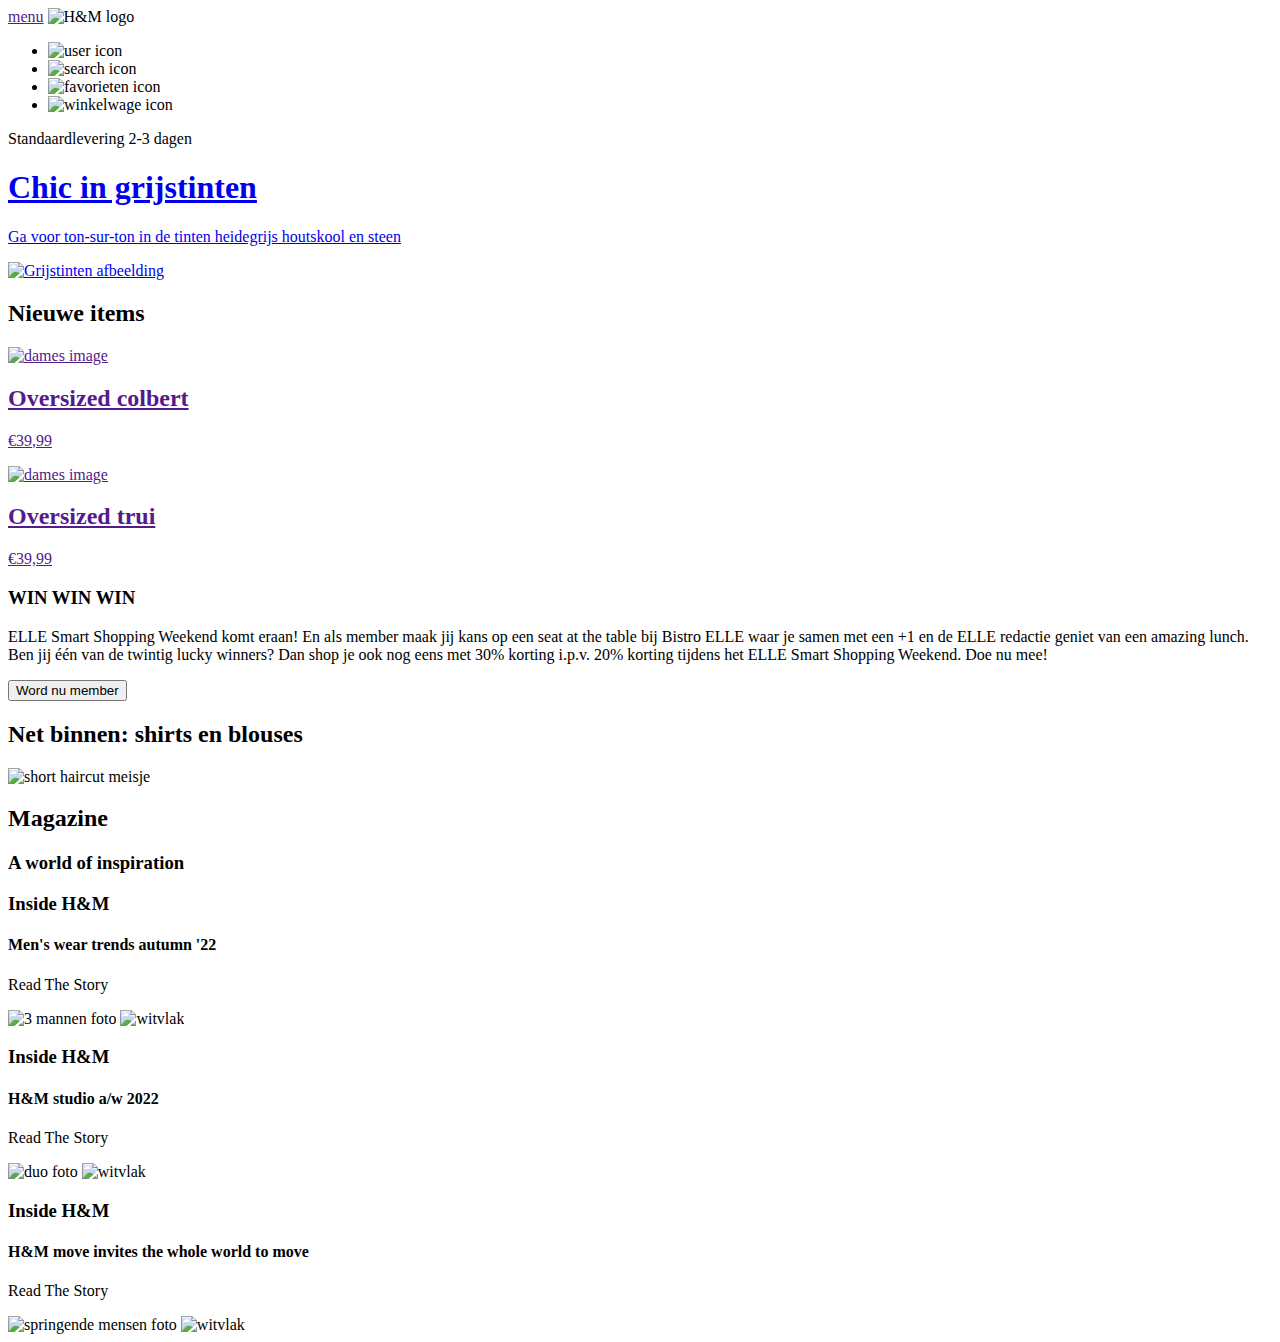
==== FED22-23/index.html @ 6e085886 "Add files via upload" ====
<!doctype html>
<html lang="nl">

<head>
	<meta charset="UTF-8">
	<meta name="author" content="jouw naam">
	<meta name="viewport" content="width=device-width, initial-scale=1">

	<title>Howdy FED2223</title>

	<link href="styles/style.css" rel="stylesheet">
	<link rel="icon" type="image/svg+xml" href="images/favicon.svg">
</head>

<body>
	<header>
		<section>
			<a href="">menu</a>
			<a><img src="images/hmlogo.svg" alt="H&M logo"></a>
		</section>
		<nav>
			<ul>
				<li><img src="./images/user.svg" alt="user icon"></li>
				<li><img src="./images/search.svg" alt="search icon"></li>
				<li><img src="./images/heart.svg" alt="favorieten icon"></li>
				<li><img src="./images/bag.svg" alt="winkelwage icon"></li>
			</ul>
		</nav>

	</header>

	<Main>
		<section>
			<p>Standaardlevering 2-3 dagen</p>

		</section>

		<section>
			<a href="2e pagina">
				<h1>Chic in grijstinten</h1>
				<p>Ga voor ton-sur-ton in de tinten heidegrijs houtskool en steen</p>
				<img src="images/Grijstinten.png" alt="Grijstinten afbeelding">
			</a>
		</section>

		<section>
			<h2>Nieuwe items</h2>

			<a href="">
				<img src="images/damesjas.png" alt="dames image">
				<h2>Oversized colbert</h2>
				<p>€39,99</p>
			</a>

			<a href="">
				<img src="images/damestrui.png" alt="dames image">
				<h2>Oversized trui</h2>
				<p>€39,99</p>
			</a>
		</section>

		<section>
			<h3>WIN WIN WIN</h3>
			<p>ELLE Smart Shopping Weekend komt eraan! En als member maak jij kans op een seat at the table bij Bistro
				ELLE waar je samen met een +1 en de ELLE redactie geniet van een amazing lunch. Ben jij één van de
				twintig lucky winners? Dan shop je ook nog eens met 30% korting i.p.v. 20% korting tijdens het ELLE
				Smart Shopping Weekend. Doe nu mee!</p>
			<Button type="button">Word nu member</Button>
		</section>

		<section>
			<h2>Net binnen: shirts en blouses</h2>
			<img src="images/nieuwbinnen.png" alt="short haircut meisje">
		</section>

		<!-- vergeet niet nieuwe kop erin te zetten -->
		<section>
			<h2>Magazine</h2>
			<h3>A world of inspiration</h3>

			<article>
				<h3>Inside H&M</h3>
				<h4>Men's wear trends autumn '22</h4>
				<p>Read The Story</p>
				<img src="images/tripplets.png" alt="3 mannen foto">
				<img src="images/witvlak.png" alt="witvlak">
			</article>
		</section>

		<section>

			<article>
				<h3>Inside H&M</h3>
				<h4>H&M studio a/w 2022</h4>
				<p>Read The Story</p>
				<img src="images/duo.png" alt="duo foto">
				<img src="images/witvlak.png" alt="witvlak">
			</article>
		</section>

		<section>

			<article>
				<h3>Inside H&M</h3>
				<h4>H&M move invites the whole world to move</h4>
				<p>Read The Story</p>
				<img src="images/springfoto.png" alt="springende mensen foto">
				<img src="images/witvlak.png" alt="witvlak">
			</article>
		</section>
	</Main>


	<script defer src="scripts/script.js"></script>
</body>

</html>
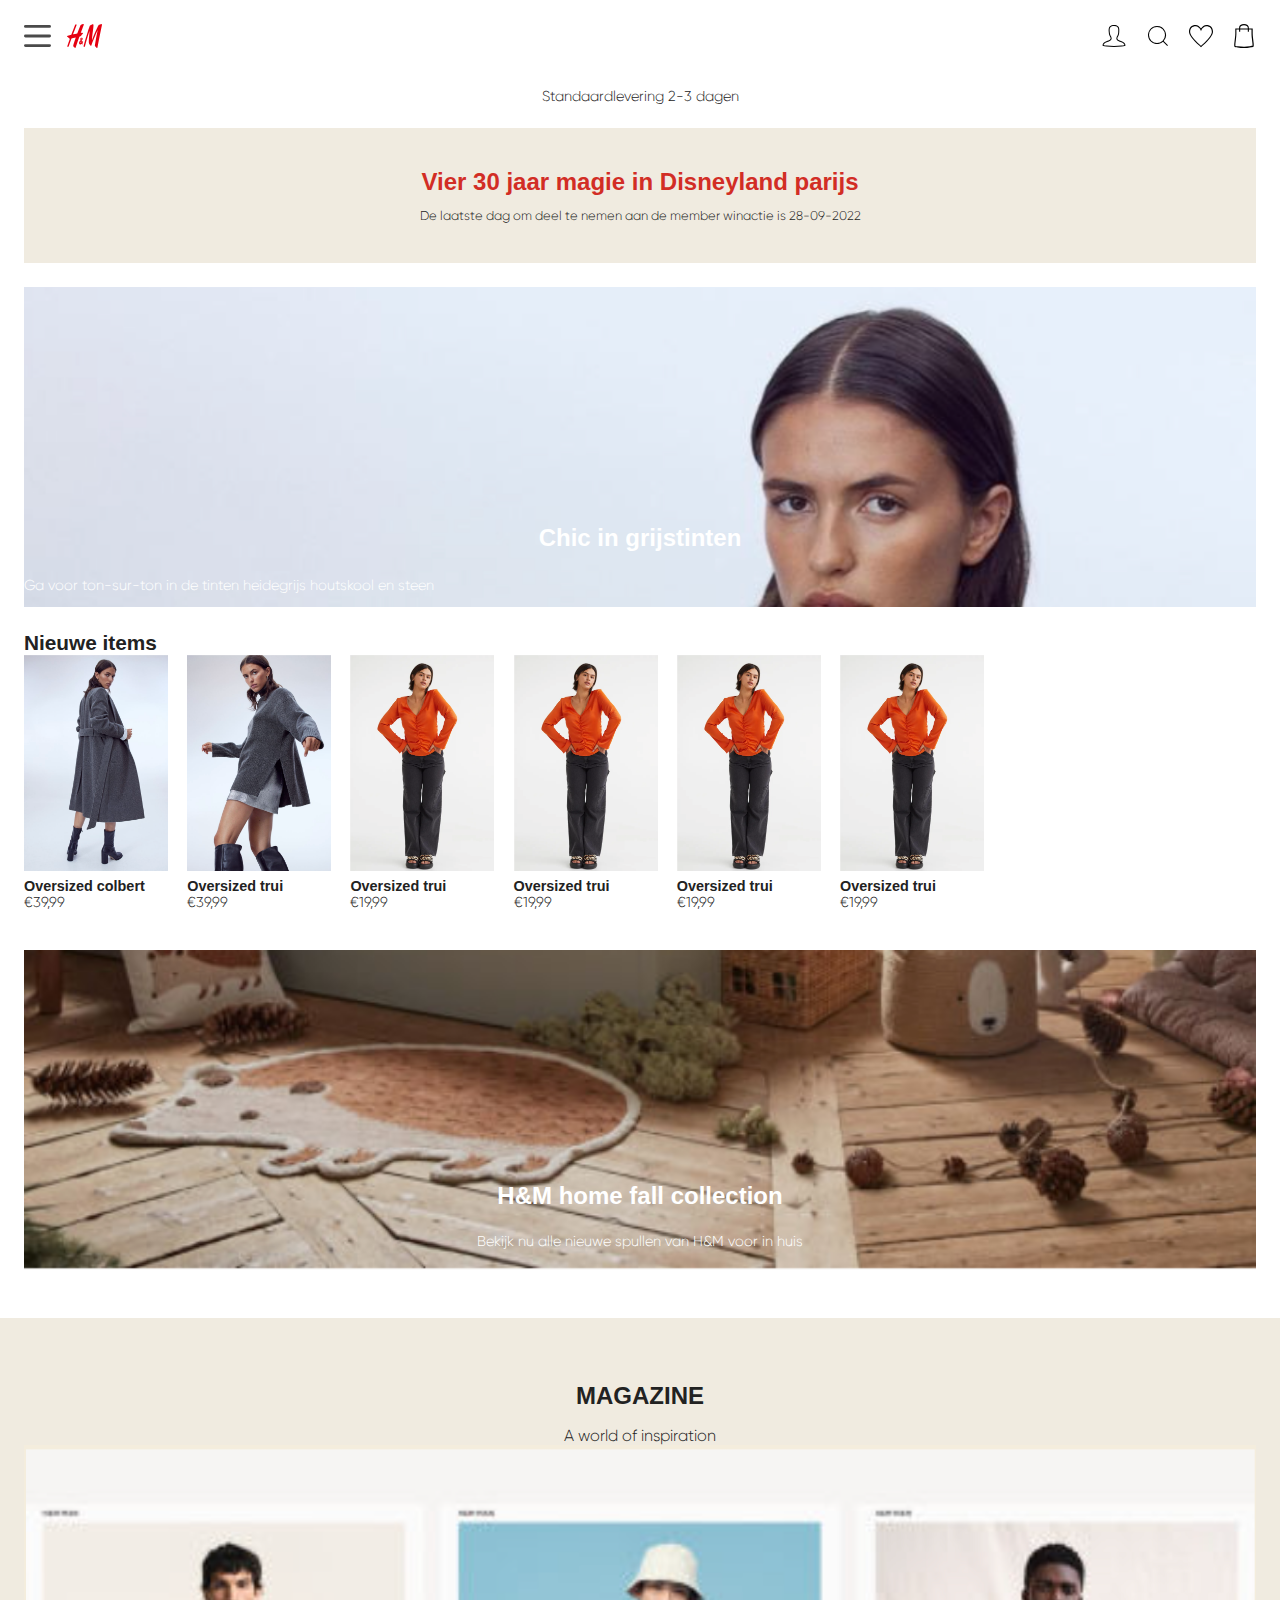
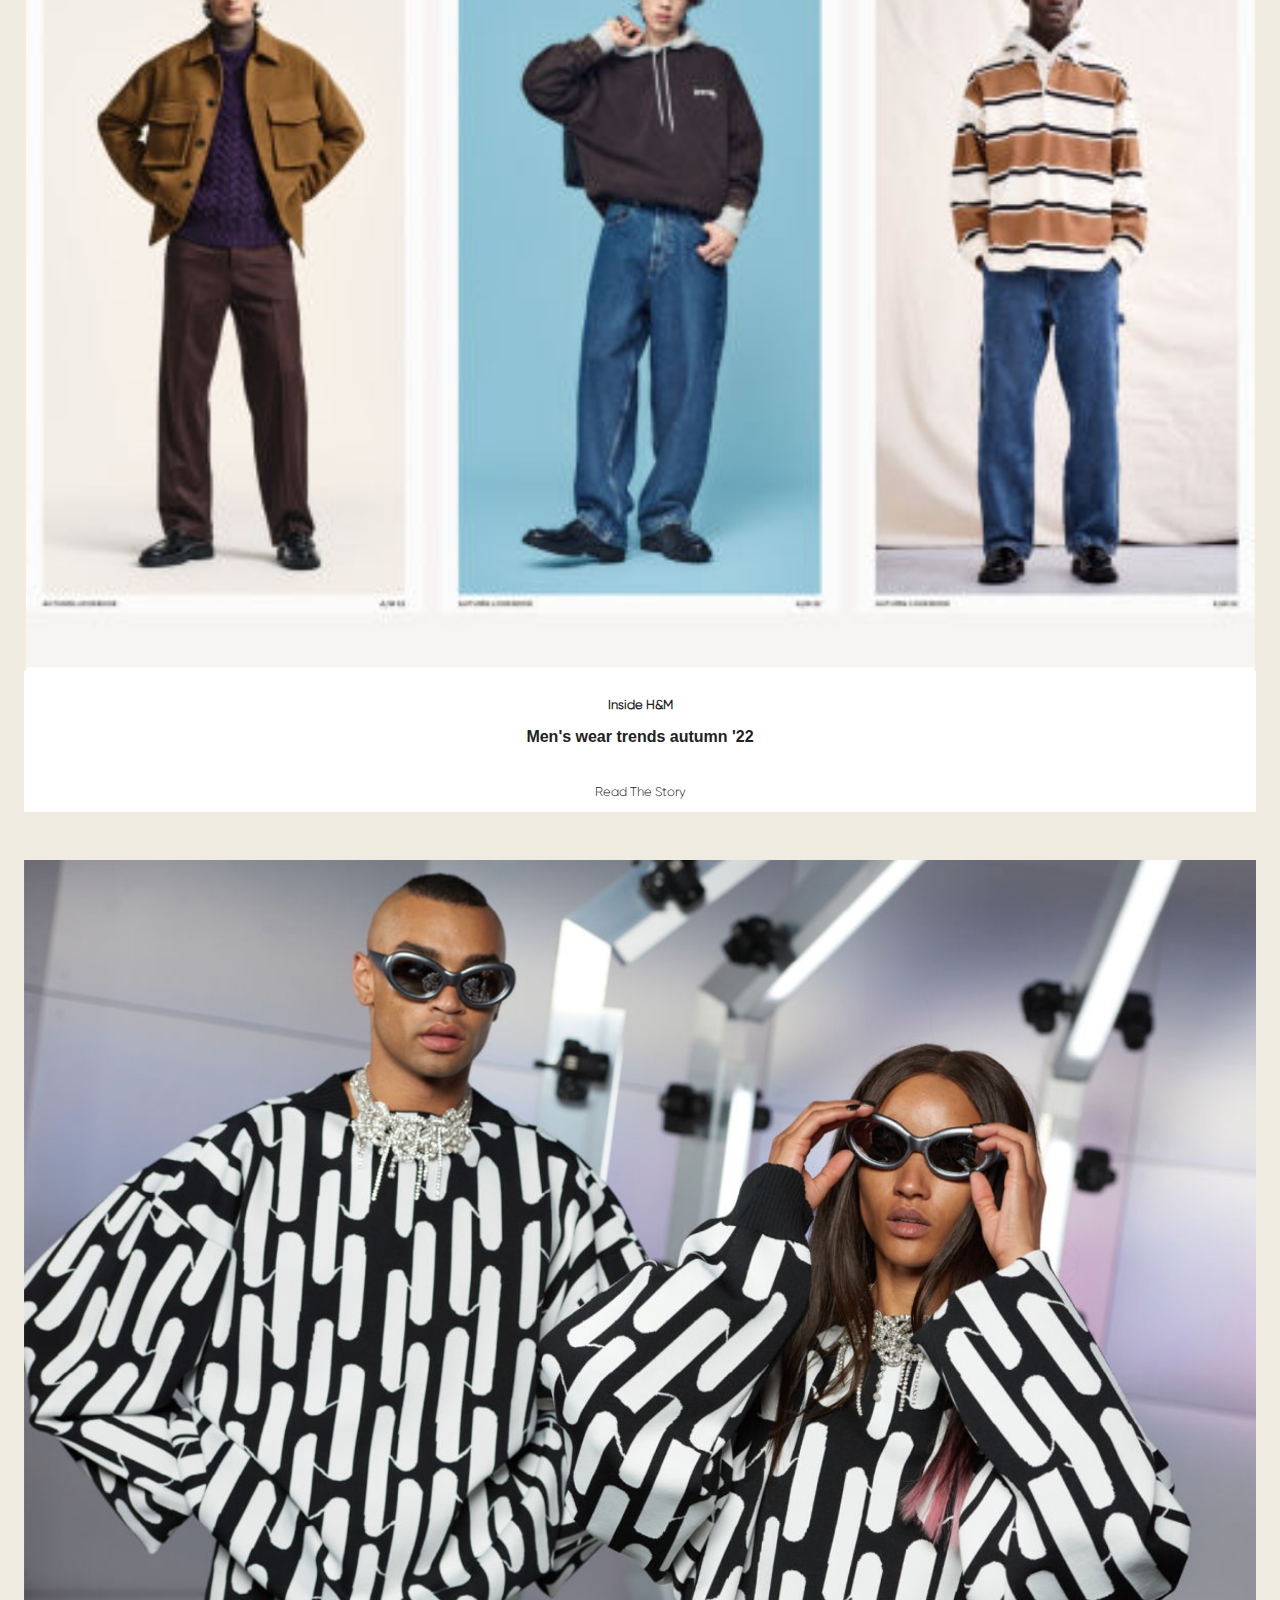
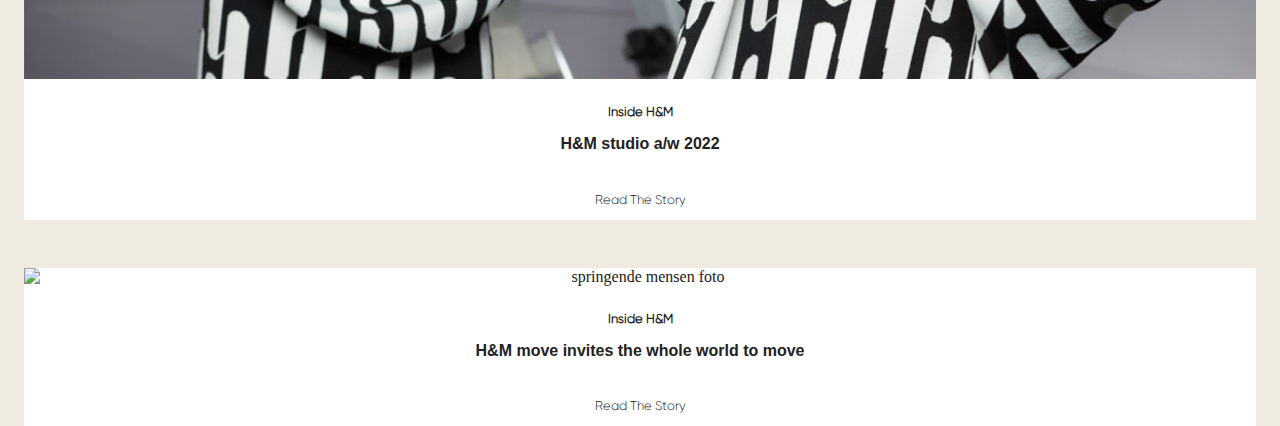
==== commit 7283b709: "Add files via upload" ====
--- a/FED22-23/index.html
+++ b/FED22-23/index.html
@@ -3,21 +3,39 @@
 
 <head>
 	<meta charset="UTF-8">
-	<meta name="author" content="jouw naam">
+	<meta name="author" content="Tabita">
 	<meta name="viewport" content="width=device-width, initial-scale=1">
 
-	<title>Howdy FED2223</title>
+	<title>Homepagina</title>
 
 	<link href="styles/style.css" rel="stylesheet">
 	<link rel="icon" type="image/svg+xml" href="images/favicon.svg">
 </head>
 
-<body>
+<body class="homepage">
 	<header>
 		<section>
-			<a href="">menu</a>
+			<button><img src="./images/hamburgermenu.svg" alt=""></button>
 			<a><img src="images/hmlogo.svg" alt="H&M logo"></a>
 		</section>
+
+		<section>
+			<div>
+				<ul>
+					<li><a href="#"><img src="./images/user.svg">Inloggen</a></li>
+					<li><a href="">Dames</a></li>
+					<li><a href="#">Heren</a></li>
+					<li><a href="#">Divided</a></li>
+					<li><a href="#">Baby</a></li>
+					<li><a href="#">Kinderen</a></li>
+					<li><a href="#">H&m home</a></li>
+					<li><a href="#">Sale</a></li>
+					<li><a href="#">Sustainability</a></li>
+				</ul>
+				<button><img src="./images/kruisje1.png" alt="kruisje icoon"></button>
+			</div>
+		</section>
+
 		<nav>
 			<ul>
 				<li><img src="./images/user.svg" alt="user icon"></li>
@@ -32,6 +50,13 @@
 	<Main>
 		<section>
 			<p>Standaardlevering 2-3 dagen</p>
+		</section>
+
+		<section>
+			<div>
+				<h2>Vier 30 jaar magie in Disneyland parijs</h2>
+				<p>De laatste dag om deel te nemen aan de member winactie is 28-09-2022</p>
+			</div>
 
 		</section>
 
@@ -45,32 +70,58 @@
 
 		<section>
 			<h2>Nieuwe items</h2>
+			<ul>
+				<li>
+					<p>€39,99</p>
+					<h3>Oversized colbert</h3>
+					<img src="images/damesjas.png" alt="dames image">
 
-			<a href="">
-				<img src="images/damesjas.png" alt="dames image">
-				<h2>Oversized colbert</h2>
-				<p>€39,99</p>
-			</a>
 
-			<a href="">
-				<img src="images/damestrui.png" alt="dames image">
-				<h2>Oversized trui</h2>
-				<p>€39,99</p>
-			</a>
+				</li>
+
+				<li>
+					<p>€39,99</p>
+					<h3>Oversized trui</h3>
+					<img src="images/damestrui.png" alt="dames image">
+
+				</li>
+
+				<li>
+					<p>€19,99</p>
+					<h3>Oversized trui</h3>
+					<img src="images/nieuwbinnen.png" alt="dames image">
+				</li>
+
+				<li>
+					<p>€19,99</p>
+					<h3>Oversized trui</h3>
+					<img src="images/nieuwbinnen.png" alt="dames image">
+
+
+				</li>
+
+				<li>
+					<p>€19,99</p>
+					<h3>Oversized trui</h3>
+					<img src="images/nieuwbinnen.png" alt="dames image">
+
+
+				</li>
+				<li>
+					<p>€19,99</p>
+					<h3>Oversized trui</h3>
+					<img src="images/nieuwbinnen.png" alt="dames image">
+
+				</li>
+
+
+			</ul>
 		</section>
 
 		<section>
-			<h3>WIN WIN WIN</h3>
-			<p>ELLE Smart Shopping Weekend komt eraan! En als member maak jij kans op een seat at the table bij Bistro
-				ELLE waar je samen met een +1 en de ELLE redactie geniet van een amazing lunch. Ben jij één van de
-				twintig lucky winners? Dan shop je ook nog eens met 30% korting i.p.v. 20% korting tijdens het ELLE
-				Smart Shopping Weekend. Doe nu mee!</p>
-			<Button type="button">Word nu member</Button>
-		</section>
-
-		<section>
-			<h2>Net binnen: shirts en blouses</h2>
-			<img src="images/nieuwbinnen.png" alt="short haircut meisje">
+			<h2>H&M home fall collection</h2>
+			<p>Bekijk nu alle nieuwe spullen van H&M voor in huis</p>
+			<img src="images/h&m:home.png" alt="short haircut meisje">
 		</section>
 
 		<!-- vergeet niet nieuwe kop erin te zetten -->
@@ -79,33 +130,35 @@
 			<h3>A world of inspiration</h3>
 
 			<article>
-				<h3>Inside H&M</h3>
-				<h4>Men's wear trends autumn '22</h4>
+
+				<img src="images/tripplets.png" alt="3 mannen foto">
+				<h4>Inside H&M</h4>
+				<h5>Men's wear trends autumn '22</h5>
 				<p>Read The Story</p>
-				<img src="images/tripplets.png" alt="3 mannen foto">
-				<img src="images/witvlak.png" alt="witvlak">
+
 			</article>
 		</section>
 
 		<section>
 
 			<article>
-				<h3>Inside H&M</h3>
-				<h4>H&M studio a/w 2022</h4>
+
+				<img src="images/duo.png" alt="duo foto">
+				<h4>Inside H&M</h4>
+				<h5>H&M studio a/w 2022</h5>
 				<p>Read The Story</p>
-				<img src="images/duo.png" alt="duo foto">
-				<img src="images/witvlak.png" alt="witvlak">
+
 			</article>
 		</section>
 
 		<section>
 
 			<article>
-				<h3>Inside H&M</h3>
-				<h4>H&M move invites the whole world to move</h4>
+
+				<img src="images/springfoto.png" alt="springende mensen foto">
+				<h4>Inside H&M</h4>
+				<h5>H&M move invites the whole world to move</h5>
 				<p>Read The Story</p>
-				<img src="images/springfoto.png" alt="springende mensen foto">
-				<img src="images/witvlak.png" alt="witvlak">
 			</article>
 		</section>
 	</Main>
--- a/FED22-23/styles/style.css
+++ b/FED22-23/styles/style.css
@@ -0,0 +1,527 @@
+/**************/
+/* CSS REMEDY */
+/**************/
+*,
+*::after,
+*::before {
+	box-sizing: border-box;
+	margin: 0;
+	padding: 0;
+}
+
+button,
+summary {
+	cursor: pointer;
+}
+
+
+
+/*********************/
+/* CUSTOM PROPERTIES */
+/*********************/
+:root {
+	/* startje */
+	--color-text: #222;
+	--Color-background: #fff;
+	--Color--title: #fff;
+	--Color-red-title: #D22D25;
+	--Color-beige: #F0EBE0;
+	--color-prouct-background: #FAF9F8;
+}
+
+
+
+@font-face {
+	font-family: Gilroy;
+	src: url(../assets/Gilroy/Gilroy-Light.otf);
+}
+
+@font-face {
+	font-family: Avenir;
+	src: url(../assets/Avenir/AvenirLTStd-Roman.otf );
+}
+
+
+
+
+/****************/
+/* JOUW STYLING */
+/****************/
+
+/* jouw code */
+
+main {
+	padding-top: 4em;
+}
+
+body {
+	color: var(--color-text);
+	background-color: var(--Color-background);
+}
+
+
+
+
+/* -------------PAGINA 1-------------- */
+
+header {
+	display: flex;
+	justify-content: space-between;
+	align-items: center;
+	padding: 1.5em;
+	position: fixed;
+	z-index: 999;
+	background-color: var(--Color--title);
+	left: 0;
+	right: 0;
+	top: 0;
+
+}
+
+
+body header section:nth-of-type(1) {
+	display: flex;
+	gap: 1em;
+}
+
+/* Zorgt er voor dat alle images mooi meeschalen op iedere grootte */
+img {
+	width: 100%;
+	height: auto;
+	display: block;
+}
+
+/* H&M logo  */
+header a img {
+	width: 2.2em;
+
+}
+
+
+
+/* ----------------icon's navigatiebar------------------- */
+nav ul li img {
+	max-width: 1.5em;
+
+}
+
+nav ul {
+	list-style-type: none;
+	display: flex;
+	gap: 1.2em;
+}
+
+
+/* ------------------------Main------------------------ */
+.homepage h1 {
+	color: var(--Color--title);
+	font-family: "avenir", Arial, Helvetica, sans-serif;
+	position: absolute;
+	bottom: 2.3em;
+	z-index: 1;
+	font-size: 1.5em;
+	width: 100%;
+	text-align: center;
+	font-weight: bold;
+}
+
+p {
+	font-family: "gilroy", Arial, Helvetica, sans-serif;
+	color: var(--color-text);
+	font-size: .9em;
+
+}
+
+/*---------------------- Alle linkjes & lijsten---------------------- */
+a {
+	text-decoration: none;
+	position: relative;
+}
+
+li {
+	list-style-type: none;
+
+}
+
+/* -------------------"Levertijd" tekst--------------------- */
+main section {
+	padding: 0 1.5em;
+	margin-top: 1.5em;
+}
+
+.homepage main section:nth-of-type(1) {
+	text-align: center;
+	padding-top: 0em;
+
+
+}
+
+/* -------------------beige disney blok -------------------------*/
+.homepage main section:nth-of-type(2) {
+	display: flex;
+	flex-direction: column;
+	text-align: center;
+	bottom: 1em;
+
+}
+
+.homepage main section:nth-of-type(2) div {
+	background: var(--Color-beige);
+	padding: 2.5em 1em;
+}
+
+/* -------------------disneyland titel ------------------------*/
+.homepage main section:nth-of-type(2) div h2 {
+	margin-bottom: .5em;
+	color: var(--Color-red-title);
+	font-family: "Avenir", Arial, Helvetica, sans-serif;
+
+
+}
+
+/* -----------------tekst onder de disney titel--------------- */
+.homepage main section:nth-of-type(2) div p {
+	font-size: .8em;
+	color: var(--color-text);
+
+
+}
+
+/* ---------------------"Grijze tinten" blok-------------------- */
+.homepage main section:nth-of-type(3) a img {
+	position: relative;
+	height: 20em;
+	object-fit: cover;
+	object-position: top;
+
+}
+
+.homepage main section:nth-of-type(3) a p {
+	position: absolute;
+	color: var(--Color--title);
+	bottom: 1em;
+	z-index: 1;
+	left: 0;
+	text-align: center;
+}
+
+
+/* ---------------Afbeeldingen naast elkaar krijgen + slider--------------*/
+.homepage main section:nth-of-type(4) ul {
+	position: relative;
+	display: flex;
+	gap: 1.2em;
+	padding: 0;
+	overflow-x: auto;
+
+}
+
+.homepage main section:nth-of-type(4) ul li {
+	display: flex;
+	flex-direction: column-reverse;
+}
+
+
+.homepage main section:nth-of-type(4) h2 {
+	font-family: "Avenir", Arial, Helvetica, sans-serif;
+	font-size: 1.3em;
+}
+
+.homepage main section:nth-of-type(4) h3 {
+	font-family: "Avenir", Arial, Helvetica, sans-serif;
+	font-size: .9em;
+	margin-bottom: 0;
+	margin-top: 5%;
+
+}
+
+.homepage main section:nth-of-type(4) p {
+	margin: 0;
+	top: -1;
+}
+
+.homepage main section:nth-of-type(4) img {
+	width: 9em;
+}
+
+/* ------------------------"H&M home" column-------------------------- */
+.homepage main section:nth-of-type(5) {
+	position: relative;
+	top: 1em;
+
+
+}
+
+.homepage main section:nth-of-type(5) h2 {
+	font-family: "Avenir", Arial, Helvetica, sans-serif;
+	position: absolute;
+	bottom: 2.5em;
+	z-index: 1;
+	color: var(--Color--title);
+	text-align: center;
+	font-size: 1.5em;
+	left: 1em;
+	right: 1em;
+
+
+}
+
+.homepage main section:nth-of-type(5) p {
+	font-family: "gilroy", Arial, Helvetica, sans-serif;
+	position: absolute;
+	bottom: 1.5em;
+	z-index: 1;
+	color: var(--Color--title);
+	text-align: center;
+	font-size: .9em;
+	left: 3em;
+	right: 3em;
+
+
+}
+
+.homepage main section:nth-of-type(5) img {
+	object-fit: cover;
+	object-position: bottom;
+	height: 20em;
+}
+
+/* --------------voor de beige achtergrond------------- */
+.homepage main section:nth-of-type(6),
+.homepage main section:nth-of-type(7),
+.homepage main section:nth-of-type(8) {
+	background-color: var(--Color-beige);
+
+}
+
+.homepage main section:nth-of-type(6) {
+	padding-top: 4em;
+	margin-top: 4em;
+
+}
+
+/* ---------zodat achtergrond beige blijft, styling van de sections-------- */
+.homepage main section:nth-of-type(7),
+.homepage main section:nth-of-type(8) {
+	margin-top: 0;
+	padding-top: 3em;
+
+
+}
+
+.homepage main section:nth-of-type(6) h2 {
+	text-align: center;
+	color: var(--color-text);
+	text-transform: uppercase;
+	font-family: "avenir", Arial, Helvetica, sans-serif;
+
+
+}
+
+
+.homepage main section:nth-of-type(6) h3 {
+	text-align: center;
+	padding-top: 1em;
+	font-size: 1em;
+	font-weight: lighter;
+	font-family: "Gilroy", Arial, Helvetica, sans-serif;
+
+}
+
+.homepage main section:nth-of-type(6) article,
+.homepage main section:nth-of-type(7) article,
+.homepage main section:nth-of-type(8) article {
+	background-color: var(--Color--title);
+	display: flex;
+	flex-direction: column;
+	text-align: center;
+
+}
+
+.homepage main section:nth-of-type(6) h4,
+.homepage main section:nth-of-type(7) h4,
+.homepage main section:nth-of-type(8) h4 {
+	font-family: "gilroy", Arial, Helvetica, sans-serif;
+	font-size: .8em;
+	padding-top: 2em;
+
+}
+
+.homepage main section:nth-of-type(6) h5,
+.homepage main section:nth-of-type(7) h5,
+.homepage main section:nth-of-type(8) h5 {
+	font-family: "Avenir", Arial, Helvetica, sans-serif;
+	font-size: 1em;
+	padding-top: 1em;
+
+}
+
+.homepage main section:nth-of-type(6) p,
+.homepage main section:nth-of-type(7) p,
+.homepage main section:nth-of-type(8) p {
+	font-size: .8em;
+	padding-top: 3em;
+	padding-bottom: 1em;
+}
+
+/* --------------------HAMBURGER menu ------------------*/
+
+header section:nth-of-type(2) {
+	position: fixed;
+	margin-left: -100vw;
+	top: 0%;
+	width: 85%;
+	background: var(--Color--title);
+	transition: all .3s ease-in-out;
+	height: 100vh;
+}
+
+header section:nth-of-type(2) div ul li a,
+header section:nth-of-type(2) div button {
+	display: none;
+}
+
+
+header section:nth-of-type(2).hamburgermenu {
+	margin-left: -1.6em;
+}
+
+header section:nth-of-type(2).hamburgermenu div ul li a,
+header section:nth-of-type(2).hamburgermenu div button {
+	display: block;
+}
+
+header section button {
+	background-color: var(--Color--title);
+	border: none;
+}
+
+header section:nth-of-type(2) ul {
+	display: flex;
+	flex-direction: column;
+	height: fit-content;
+	width: 100%;
+	padding: 0;
+}
+
+header section:nth-of-type(2) ul li {
+	display: flex;
+
+}
+
+header section:nth-of-type(2) ul li:nth-of-type(1) img {
+	width: 2em;
+	display: inline;
+}
+
+header section:nth-of-type(2) ul li:nth-of-type(1) a {
+	margin: 1em;
+	font-size: .8em;
+
+}
+
+header section:nth-of-type(2) ul li:nth-of-type(1) {
+	background-color: var(--Color-beige);
+
+}
+
+header section:nth-of-type(2) ul li a {
+	color: var(--color-text);
+	font-size: 1em;
+	font-family: "Avenir", Arial, Helvetica, sans-serif;
+	font-weight: 500;
+	left: 10%;
+	margin-top: 2em;
+}
+
+header section:nth-of-type(2) button {
+	position: absolute;
+	top: 50%;
+	right: 1em;
+	width: 3em;
+
+}
+
+.product main section:nth-of-type(1) {
+	display: flex;
+	flex-direction: column;
+
+}
+
+.product main section:nth-of-type(1) p {
+	font-size: .6em;
+	text-align: center;
+	margin-top: 2em;
+}
+
+.product main section:nth-of-type(1) img:nth-of-type(1) {
+	margin-top: 1em;
+}
+
+.product main section:nth-of-type(1) h1 {
+	margin-top: 1.3em;
+	font-family: "Avenir", Arial, Helvetica, sans-serif;
+	font-size: 1em;
+}
+
+.product main section:nth-of-type(1) h2 {
+	font-family: "gilroy", Arial, Helvetica, sans-serif;
+	font-size: 1em;
+	margin-top: 1em;
+}
+
+.product main section:nth-of-type(1) h3 {
+	text-align: center;
+	font-size: .9em;
+	font-family: "avenir", Arial, Helvetica, sans-serif;
+	font-weight: 500;
+	margin-top: 2em;
+}
+
+
+.product main section:nth-of-type(2) h2 {
+	font-family: "avenir", Arial, Helvetica, sans-serif;
+	font-size: 1em;
+	margin-top: 2em;
+}
+
+.product main section:nth-of-type(1) {
+	background-color: var(--color-prouct-background);
+}
+
+.product main section:nth-of-type(2) h3 {
+	font-family: "avenir", Arial, Helvetica, sans-serif;
+	font-size: .9em;
+	margin-top: 1em;
+}
+
+.product main section:nth-of-type(1) img:nth-of-type(2),
+.product main section:nth-of-type(1) img:nth-of-type(3) {
+	width: 4em;
+
+}
+
+.product main section:nth-of-type(1) img:nth-of-type(3) {
+	margin-bottom: 2em;
+	border: 3px solid #222;
+}
+
+.product section:nth-of-type(3) div {
+	position: absolute;
+	display: flex;
+	flex-wrap: wrap;
+	margin-top: 10em;
+}
+
+.product section:nth-of-type(3) div img {
+	width: 46%;
+	margin: 1;
+	margin-right: 2%;
+	margin-block-start: 2%;
+}
+
+.product section:nth-of-type(3) div img:nth-of-type(3),
+.product section:nth-of-type(3) div img:nth-of-type(6) {
+	width: 94%;
+	margin: 2;
+}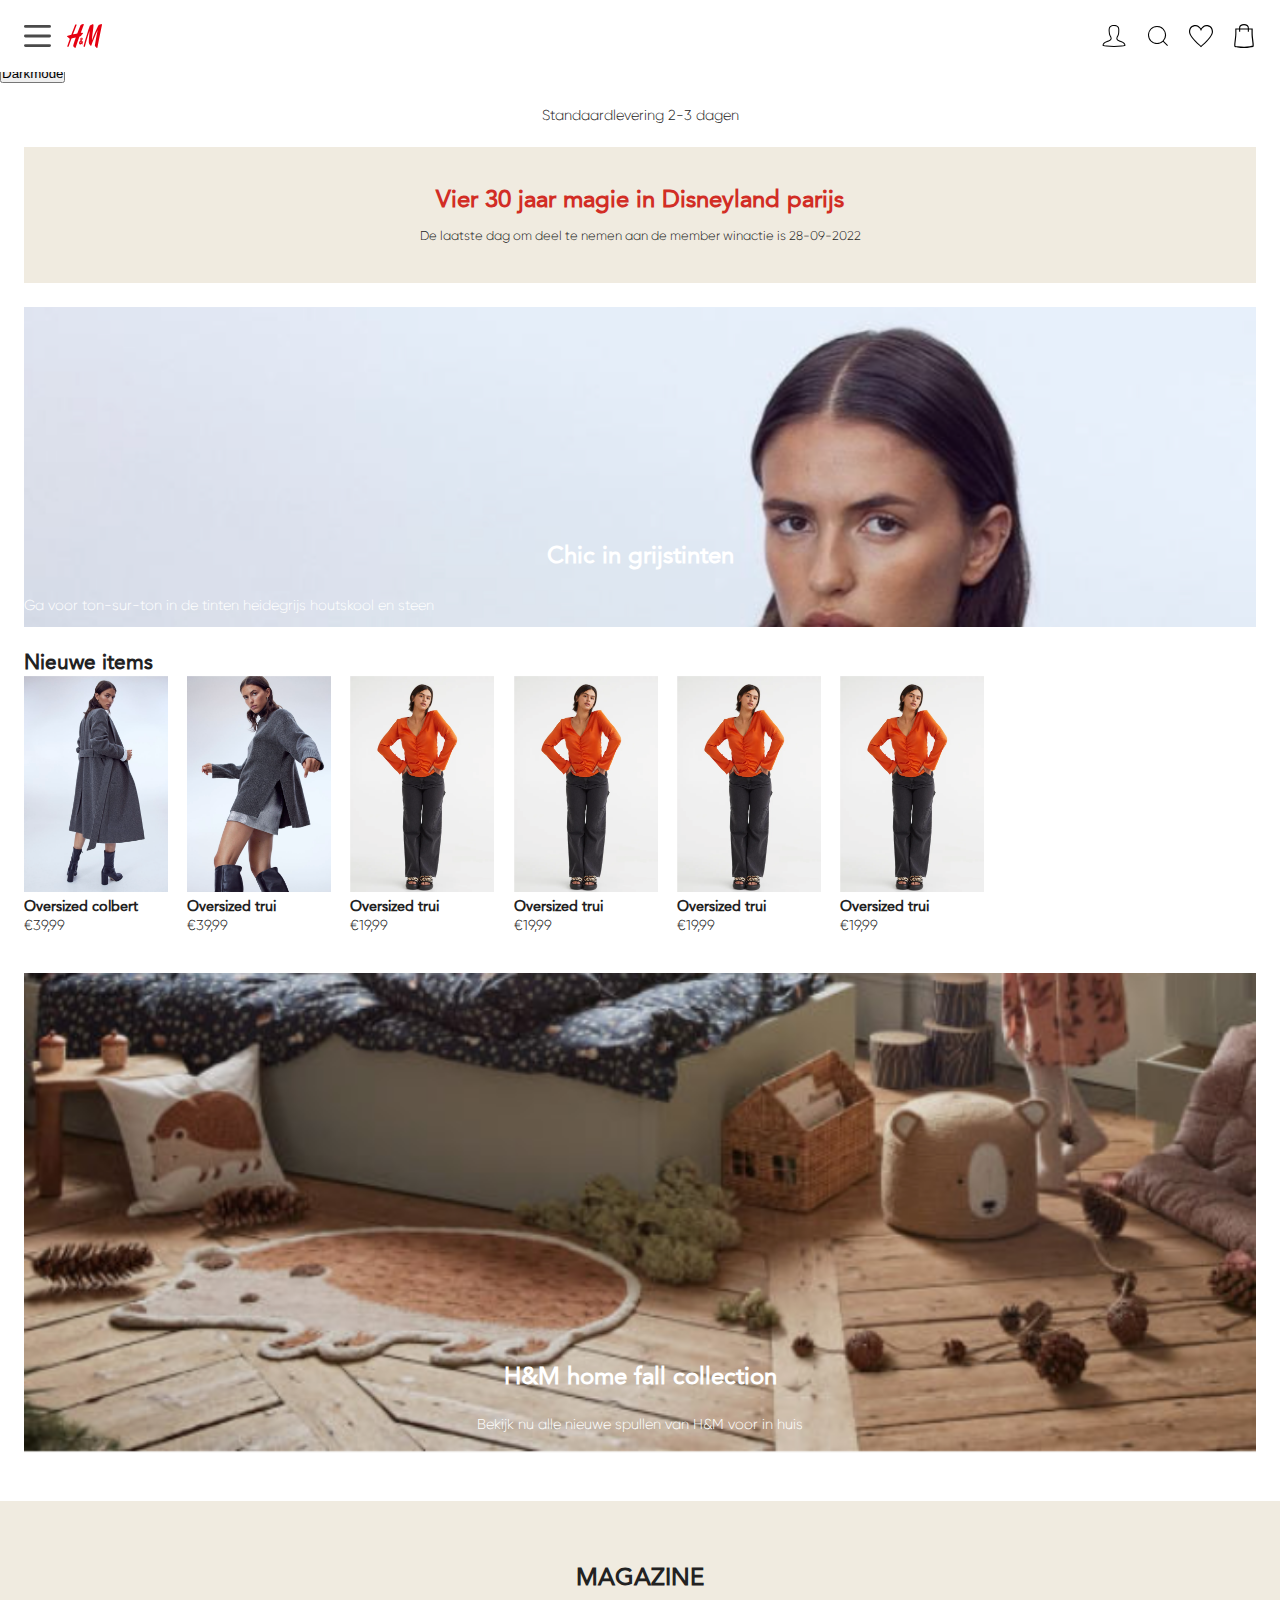
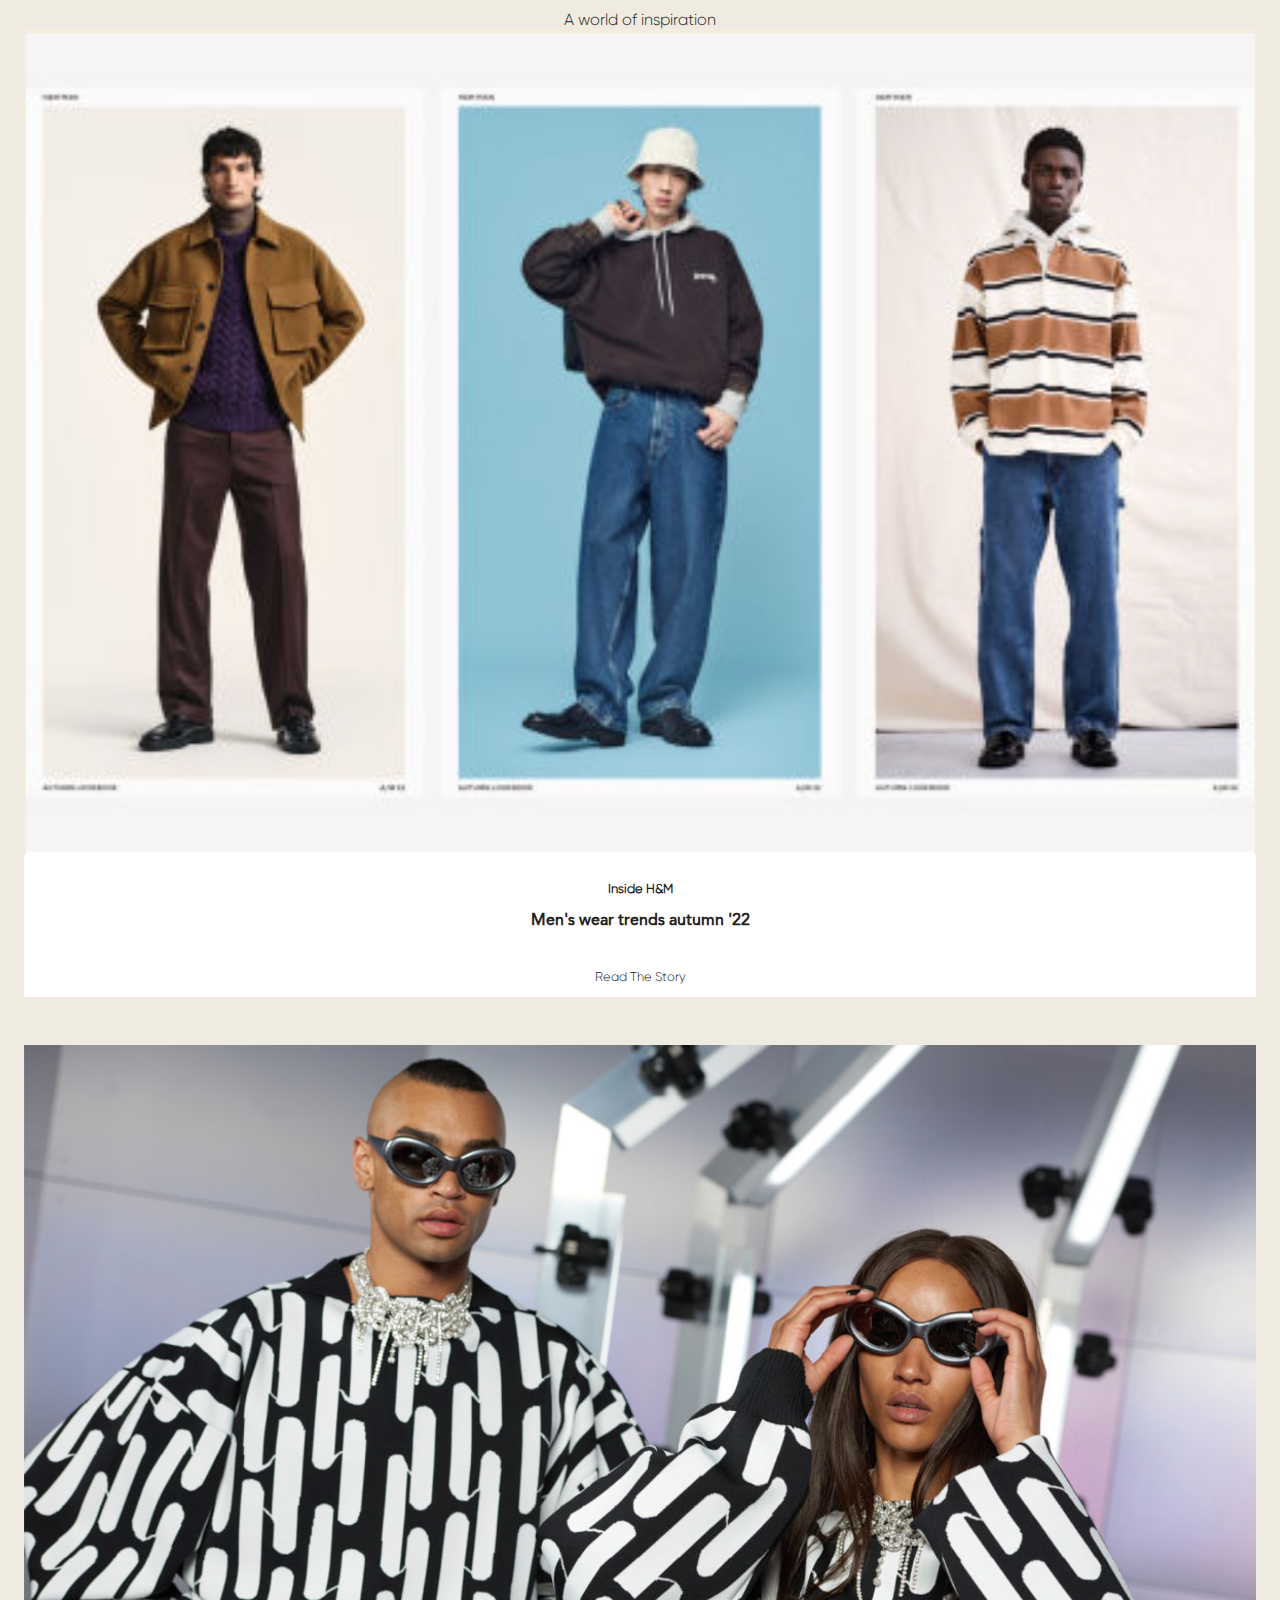
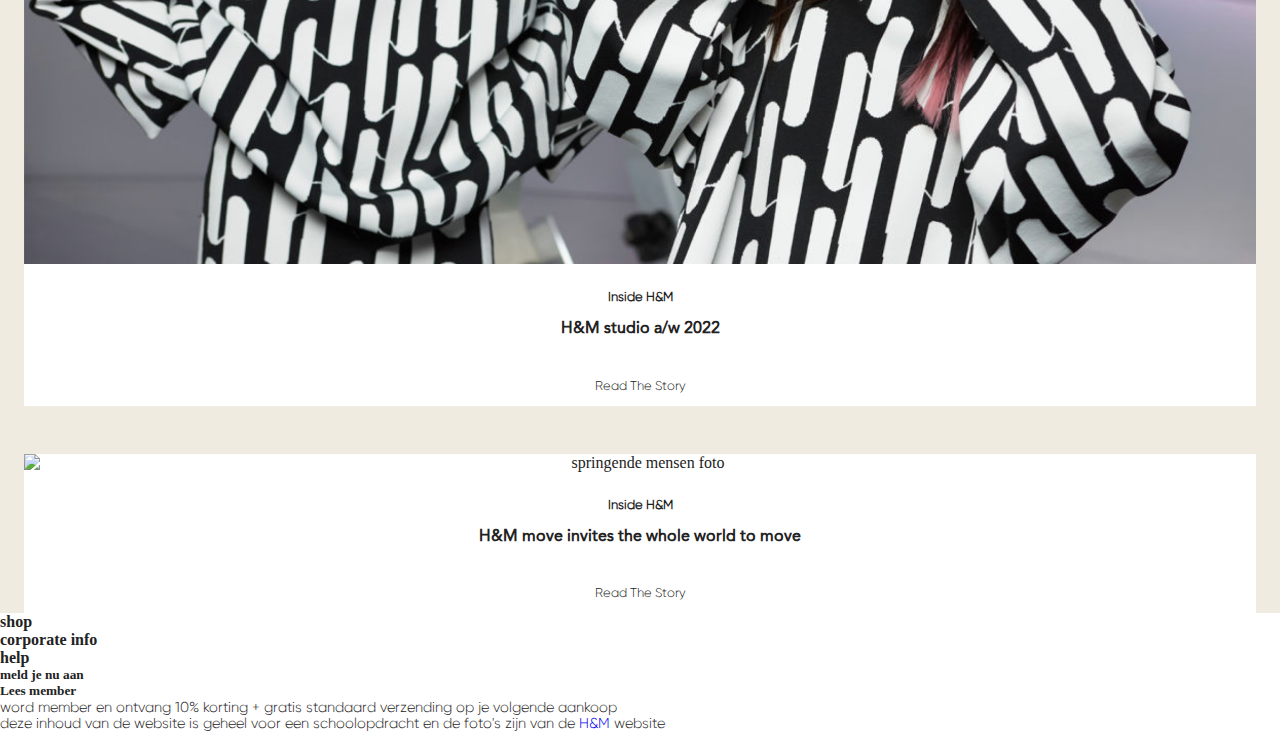
==== commit e39375be: "Add files via upload" ====
--- a/FED22-23/index.html
+++ b/FED22-23/index.html
@@ -22,7 +22,7 @@
 		<section>
 			<div>
 				<ul>
-					<li><a href="#"><img src="./images/user.svg">Inloggen</a></li>
+					<li><a href="product.html"><img src="./images/user.svg">Inloggen</a></li>
 					<li><a href="">Dames</a></li>
 					<li><a href="#">Heren</a></li>
 					<li><a href="#">Divided</a></li>
@@ -48,6 +48,7 @@
 	</header>
 
 	<Main>
+		<button class="btn-toggle">Darkmode</button>
 		<section>
 			<p>Standaardlevering 2-3 dagen</p>
 		</section>
@@ -61,7 +62,7 @@
 		</section>
 
 		<section>
-			<a href="2e pagina">
+			<a href="product.html">
 				<h1>Chic in grijstinten</h1>
 				<p>Ga voor ton-sur-ton in de tinten heidegrijs houtskool en steen</p>
 				<img src="images/Grijstinten.png" alt="Grijstinten afbeelding">
@@ -163,6 +164,16 @@
 		</section>
 	</Main>
 
+	<footer>
+		<h4>shop</h4>
+		<h4>corporate info</h4>
+		<h4>help</h4>
+		<h5>meld je nu aan</h5>
+		<h5>Lees member</h5>
+		<p>word member en ontvang 10% korting + gratis standaard verzending op je volgende aankoop</p>
+		<p>deze inhoud van de website is geheel voor een schoolopdracht en de foto's zijn van de <a
+				href="https://www2.hm.com/nl_nl/index.html">H&M</a> website</p>
+	</footer>
 
 	<script defer src="scripts/script.js"></script>
 </body>
--- a/FED22-23/styles/style.css
+++ b/FED22-23/styles/style.css
@@ -21,6 +21,7 @@
 /*********************/
 :root {
 	/* startje */
+	--color-shadow: rgb(0 0 0 / 55%);
 	--color-text: #222;
 	--Color-background: #fff;
 	--Color--title: #fff;
@@ -29,7 +30,22 @@
 	--color-prouct-background: #FAF9F8;
 }
 
-
+/* Darktheme custum properties */
+body {
+	--txt-color: #222;
+	--bkg-color: #fff;
+	--button-text: #fff;
+	--button-color: #222;
+	--magazin-color: #f4eddd;
+}
+
+body.btn-toggle {
+	--txt-color: #eee;
+	--button-text: #222;
+	--bkg-color: #121212;
+	--button-color: #eee;
+	--magazin-color: #222;
+}
 
 @font-face {
 	font-family: Gilroy;
@@ -38,7 +54,7 @@
 
 @font-face {
 	font-family: Avenir;
-	src: url(../assets/Avenir/AvenirLTStd-Roman.otf );
+	src: url(../assets/Avenir/AvenirLTStd-Roman.otf);
 }
 
 
@@ -283,7 +299,8 @@
 .homepage main section:nth-of-type(5) img {
 	object-fit: cover;
 	object-position: bottom;
-	height: 20em;
+	height: 30em;
+
 }
 
 /* --------------voor de beige achtergrond------------- */
@@ -362,7 +379,9 @@
 	font-size: .8em;
 	padding-top: 3em;
 	padding-bottom: 1em;
-}
+
+}
+
 
 /* --------------------HAMBURGER menu ------------------*/
 
@@ -384,6 +403,8 @@
 
 header section:nth-of-type(2).hamburgermenu {
 	margin-left: -1.6em;
+	box-shadow: 0px 0px 0px 999px var(--color-shadow);
+
 }
 
 header section:nth-of-type(2).hamburgermenu div ul li a,
@@ -412,13 +433,18 @@
 header section:nth-of-type(2) ul li:nth-of-type(1) img {
 	width: 2em;
 	display: inline;
+	margin-right: 1em;
 }
 
 header section:nth-of-type(2) ul li:nth-of-type(1) a {
-	margin: 1em;
 	font-size: .8em;
-
-}
+	margin-bottom: 2em;
+
+
+}
+
+
+
 
 header section:nth-of-type(2) ul li:nth-of-type(1) {
 	background-color: var(--Color-beige);
@@ -442,16 +468,17 @@
 
 }
 
+/* product pagina */
+
 .product main section:nth-of-type(1) {
 	display: flex;
 	flex-direction: column;
-
 }
 
 .product main section:nth-of-type(1) p {
 	font-size: .6em;
 	text-align: center;
-	margin-top: 2em;
+	margin-top: 3em;
 }
 
 .product main section:nth-of-type(1) img:nth-of-type(1) {
@@ -478,7 +505,6 @@
 	margin-top: 2em;
 }
 
-
 .product main section:nth-of-type(2) h2 {
 	font-family: "avenir", Arial, Helvetica, sans-serif;
 	font-size: 1em;
@@ -495,27 +521,37 @@
 	margin-top: 1em;
 }
 
-.product main section:nth-of-type(1) img:nth-of-type(2),
-.product main section:nth-of-type(1) img:nth-of-type(3) {
+.product main section:nth-of-type(1) ul {
+	display: flex;
+	justify-content: center;
+	margin-bottom: 2em;
+
+}
+
+.product main section:nth-of-type(1) ul li {
+	margin-left: .5em;
+	margin-right: .5em;
+}
+
+.product main section:nth-of-type(1) ul li img {
 	width: 4em;
-
-}
-
-.product main section:nth-of-type(1) img:nth-of-type(3) {
-	margin-bottom: 2em;
+}
+
+.product main section:nth-of-type(1) ul li:nth-of-type(2) img {
 	border: 3px solid #222;
+
 }
 
 .product section:nth-of-type(3) div {
 	position: absolute;
 	display: flex;
 	flex-wrap: wrap;
-	margin-top: 10em;
+	/* margin-top: 10em; */
 }
 
 .product section:nth-of-type(3) div img {
 	width: 46%;
-	margin: 1;
+	/* margin: 1; */
 	margin-right: 2%;
 	margin-block-start: 2%;
 }
@@ -523,5 +559,20 @@
 .product section:nth-of-type(3) div img:nth-of-type(3),
 .product section:nth-of-type(3) div img:nth-of-type(6) {
 	width: 94%;
-	margin: 2;
+	/* margin: 2; */
+}
+
+.product section:nth-of-type(4) {
+
+	display: flex;
+	justify-content: space-between;
+	padding: 2em;
+	position: fixed;
+	z-index: 999;
+	background-color: var(--Color--title);
+	left: 0;
+	right: 0;
+	bottom: 0;
+
+
 }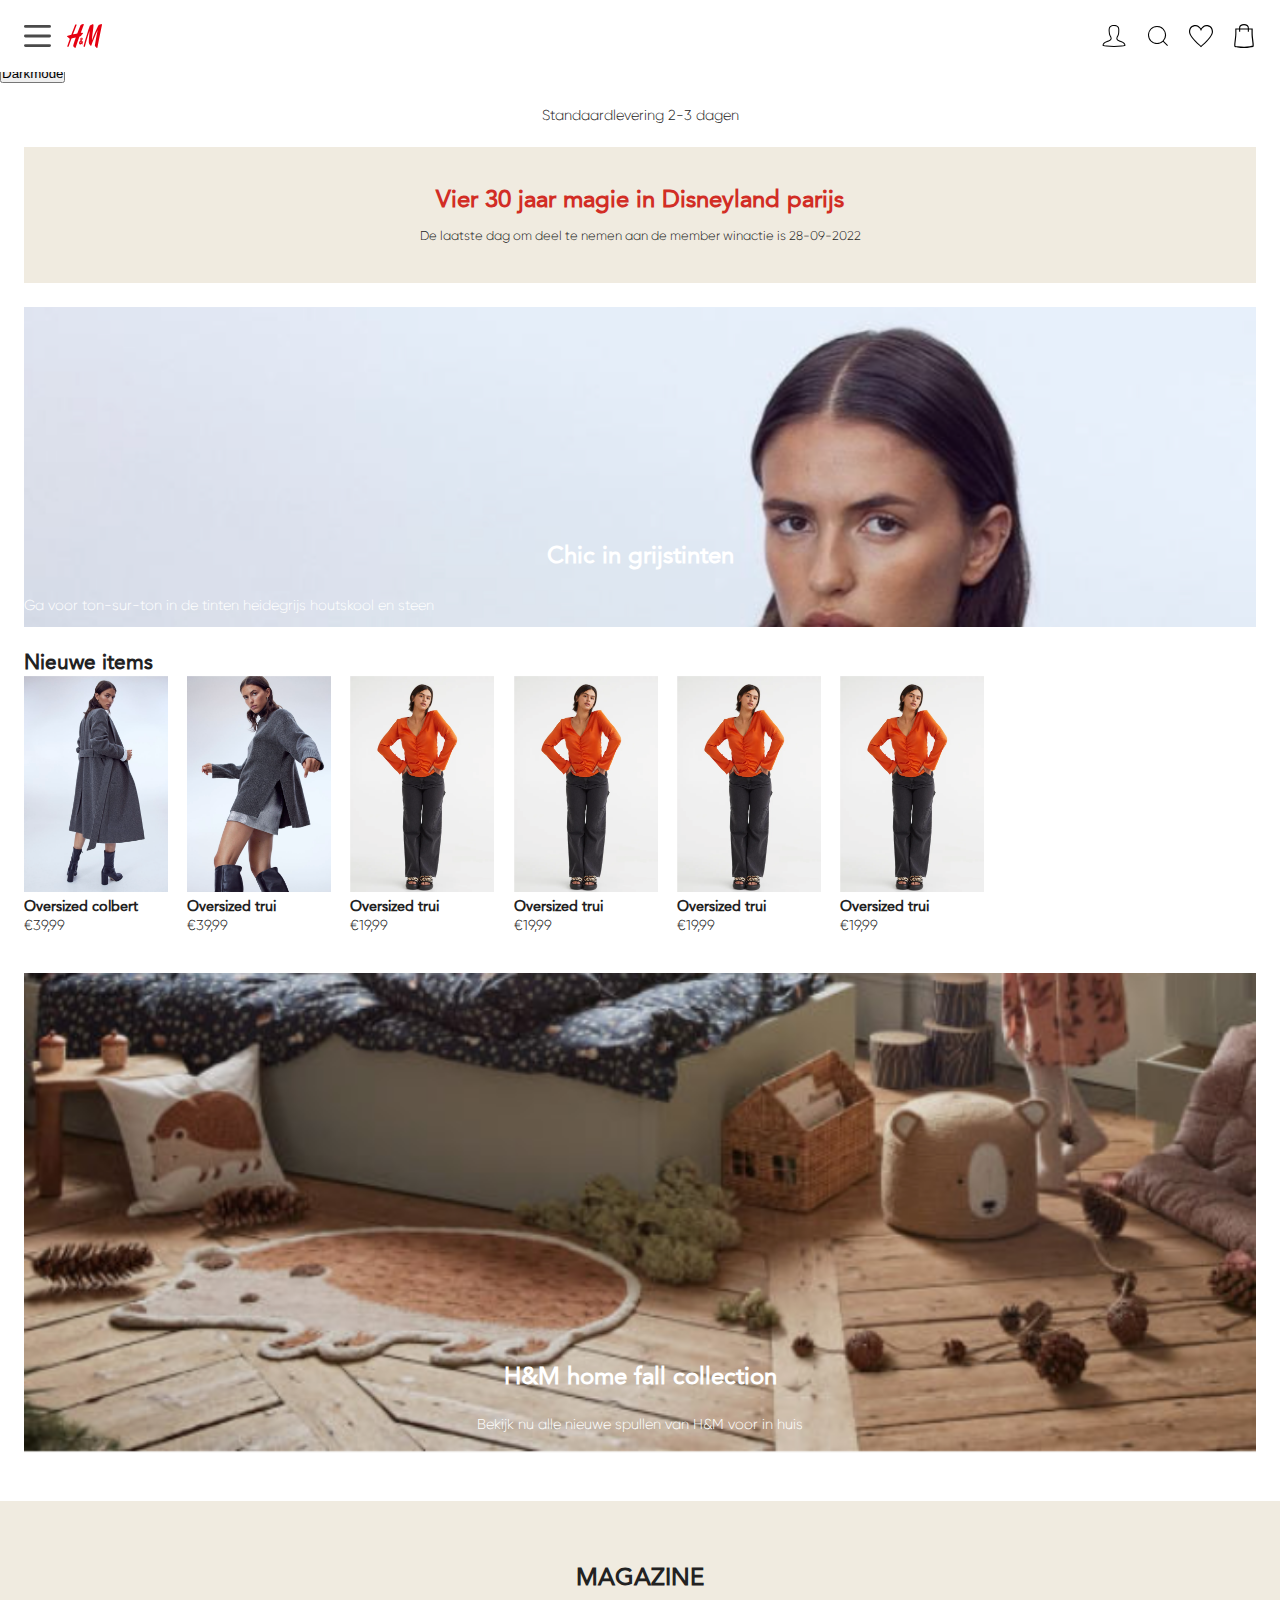
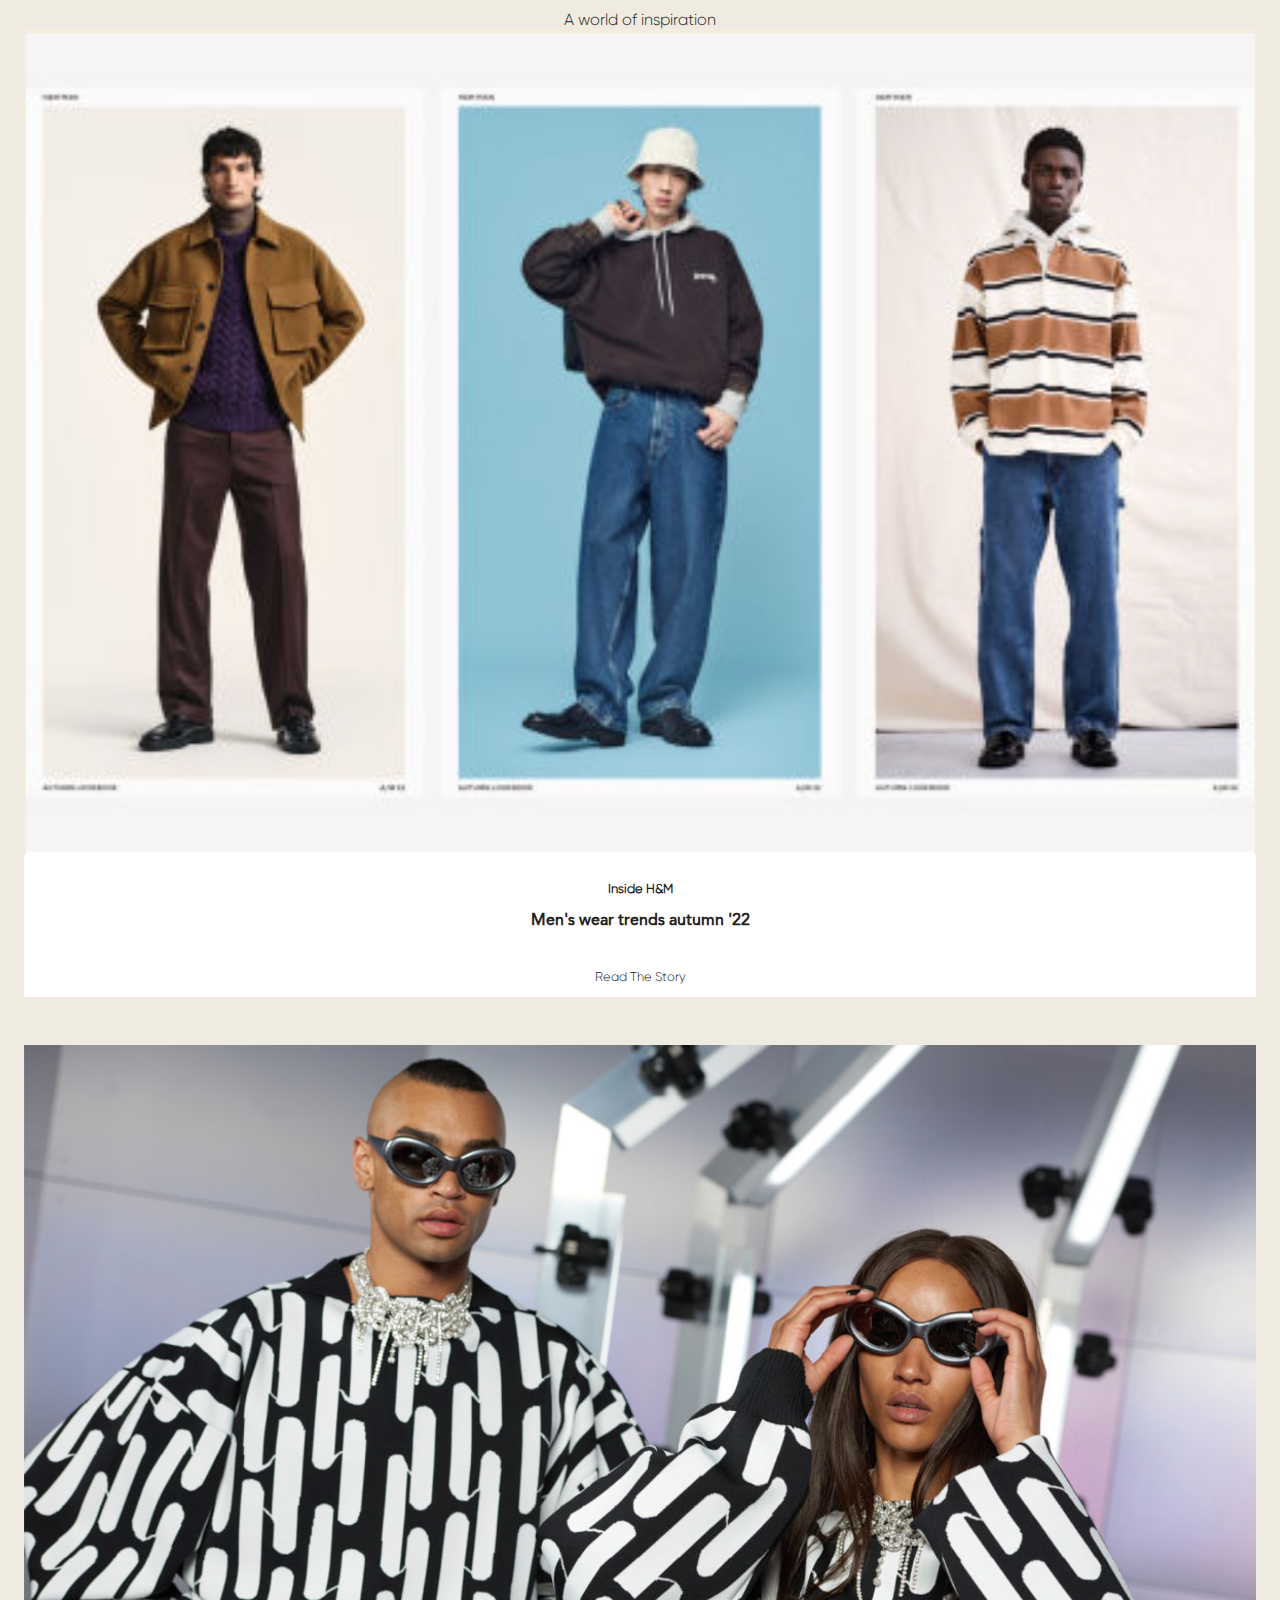
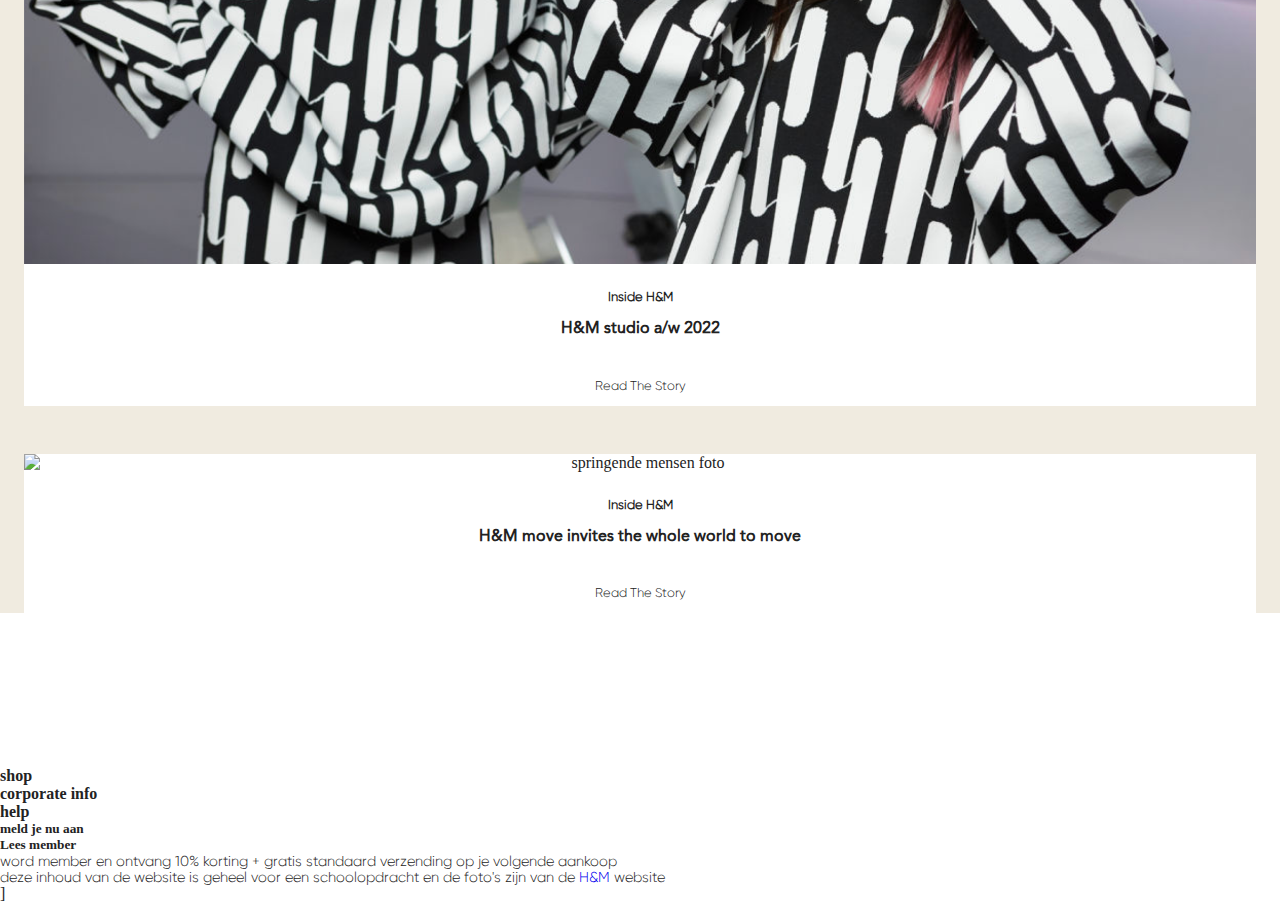
==== commit 85c610cd: "Add files via upload" ====
--- a/FED22-23/index.html
+++ b/FED22-23/index.html
@@ -16,7 +16,7 @@
 	<header>
 		<section>
 			<button><img src="./images/hamburgermenu.svg" alt=""></button>
-			<a><img src="images/hmlogo.svg" alt="H&M logo"></a>
+			<a><img src="images/hmlogo.svg" alt="index.html"></a>
 		</section>
 
 		<section>
@@ -48,7 +48,7 @@
 	</header>
 
 	<Main>
-		<button class="btn-toggle">Darkmode</button>
+		<button>Darkmode</button>
 		<section>
 			<p>Standaardlevering 2-3 dagen</p>
 		</section>
@@ -162,6 +162,7 @@
 				<p>Read The Story</p>
 			</article>
 		</section>
+		<video autoplay loop src="./assets/h&mvideo.mp4">h&m video</video>
 	</Main>
 
 	<footer>
@@ -178,4 +179,4 @@
 	<script defer src="scripts/script.js"></script>
 </body>
 
-</html>+</html>]--- a/FED22-23/styles/style.css
+++ b/FED22-23/styles/style.css
@@ -31,21 +31,29 @@
 }
 
 /* Darktheme custum properties */
+@media (prefers-color-scheme:dark) {
+	:root {
+		--color-text: #f6f6f6;
+		--Color-background: #222;
+		--achtergrondKleur: purple;
+	}
+}
+
 body {
-	--txt-color: #222;
-	--bkg-color: #fff;
-	--button-text: #fff;
-	--button-color: #222;
-	--magazin-color: #f4eddd;
-}
-
-body.btn-toggle {
-	--txt-color: #eee;
-	--button-text: #222;
-	--bkg-color: #121212;
-	--button-color: #eee;
-	--magazin-color: #222;
-}
+	color: var(--color-text);
+	background-color: var(--color-background);
+}
+
+
+
+/* verminder beeld bewegingen voor mensen met bijvoorbeeld epilepsie */
+@media (prefers-reduced-motion:reduce) {
+	* {
+		transition: none !important;
+	}
+}
+
+/* Fonts in design */
 
 @font-face {
 	font-family: Gilroy;
@@ -543,25 +551,28 @@
 }
 
 .product section:nth-of-type(3) div {
-	position: absolute;
-	display: flex;
-	flex-wrap: wrap;
-	/* margin-top: 10em; */
+	display: grid;
+	grid-template-rows: repeat(4, auto);
+	grid-template-columns: repeat(2, 1fr);
+	gap: 1em;
+
 }
 
 .product section:nth-of-type(3) div img {
-	width: 46%;
-	/* margin: 1; */
-	margin-right: 2%;
-	margin-block-start: 2%;
-}
-
-.product section:nth-of-type(3) div img:nth-of-type(3),
-.product section:nth-of-type(3) div img:nth-of-type(6) {
-	width: 94%;
-	/* margin: 2; */
-}
-
+	width: 100%;
+
+}
+
+/* iedere 3e img in de grid */
+
+.product section:nth-of-type(3) div img:nth-of-type(3n) {
+	grid-column: 1 / -1;
+	/* volledige breedte */
+
+}
+
+
+/* -------------Onderste sticky balk------------------ */
 .product section:nth-of-type(4) {
 
 	display: flex;
@@ -575,4 +586,9 @@
 	bottom: 0;
 
 
+}
+
+
+video {
+	width: 100vw;
 }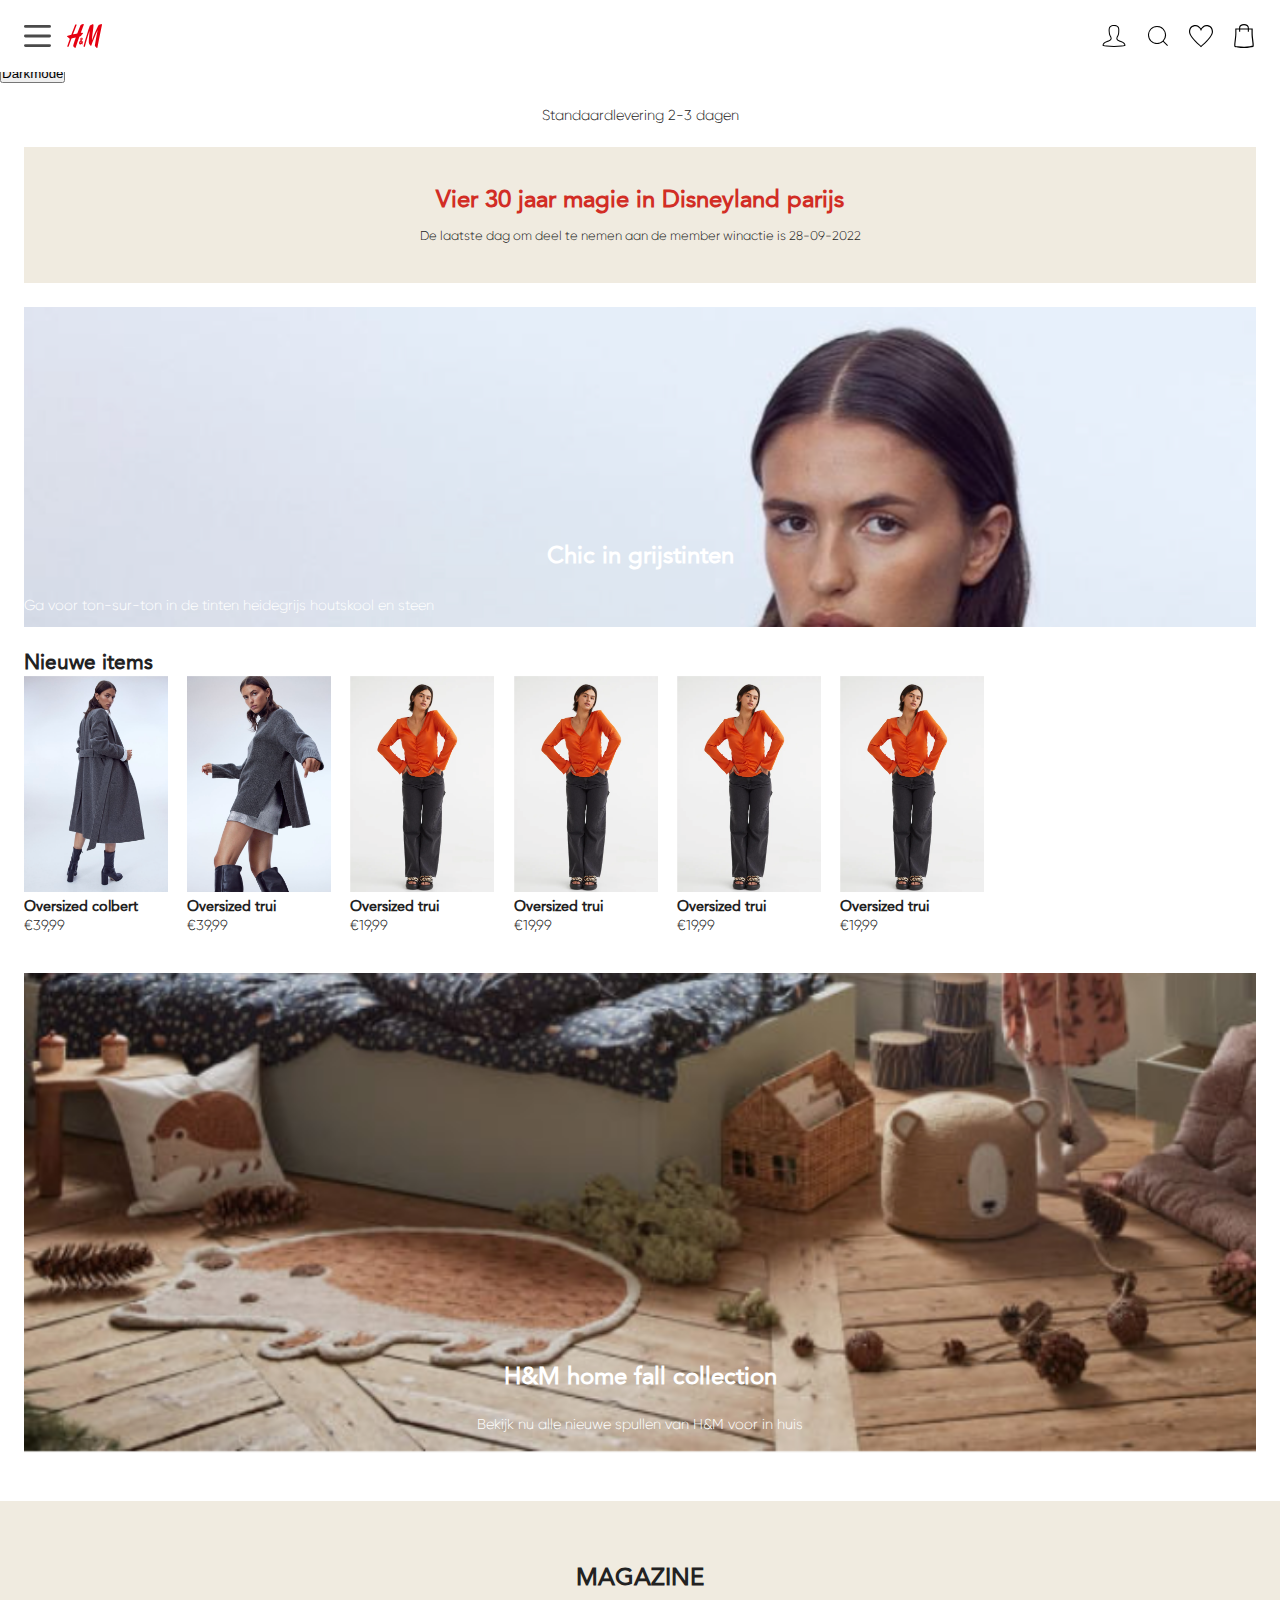
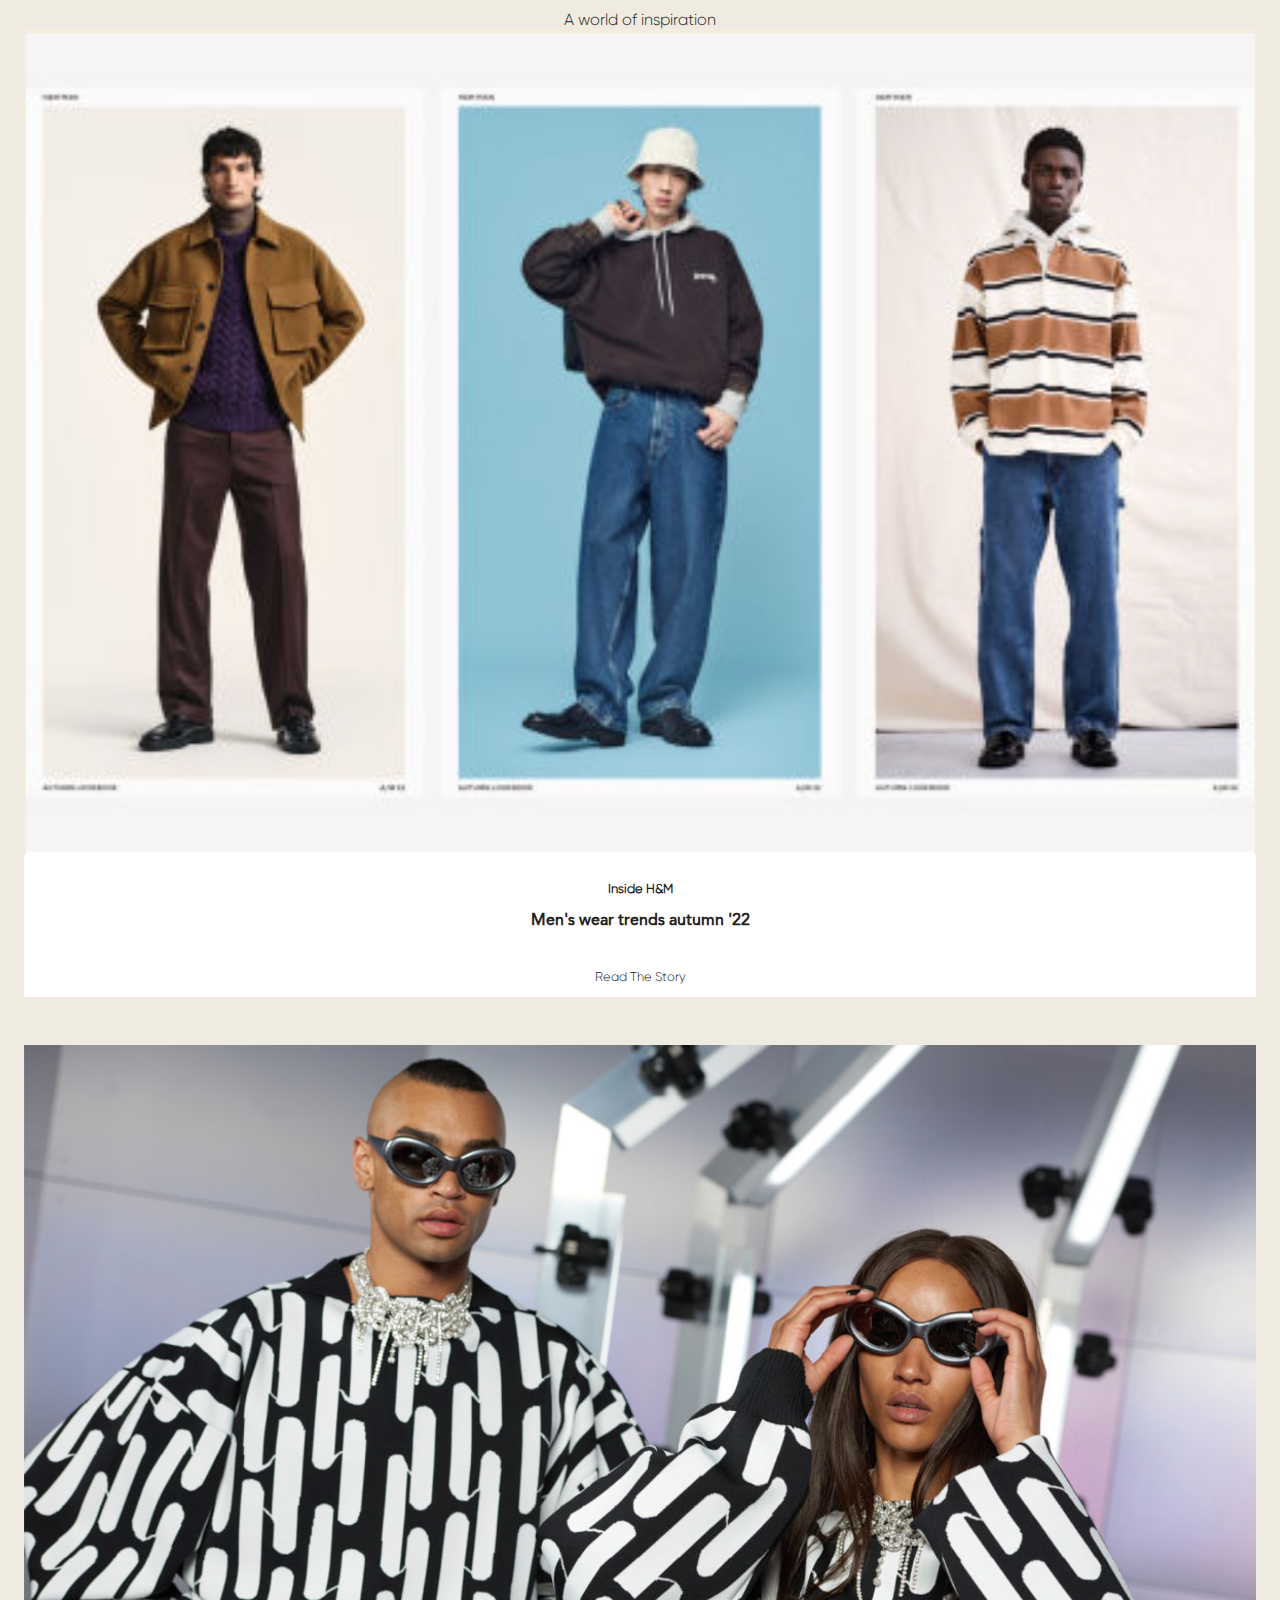
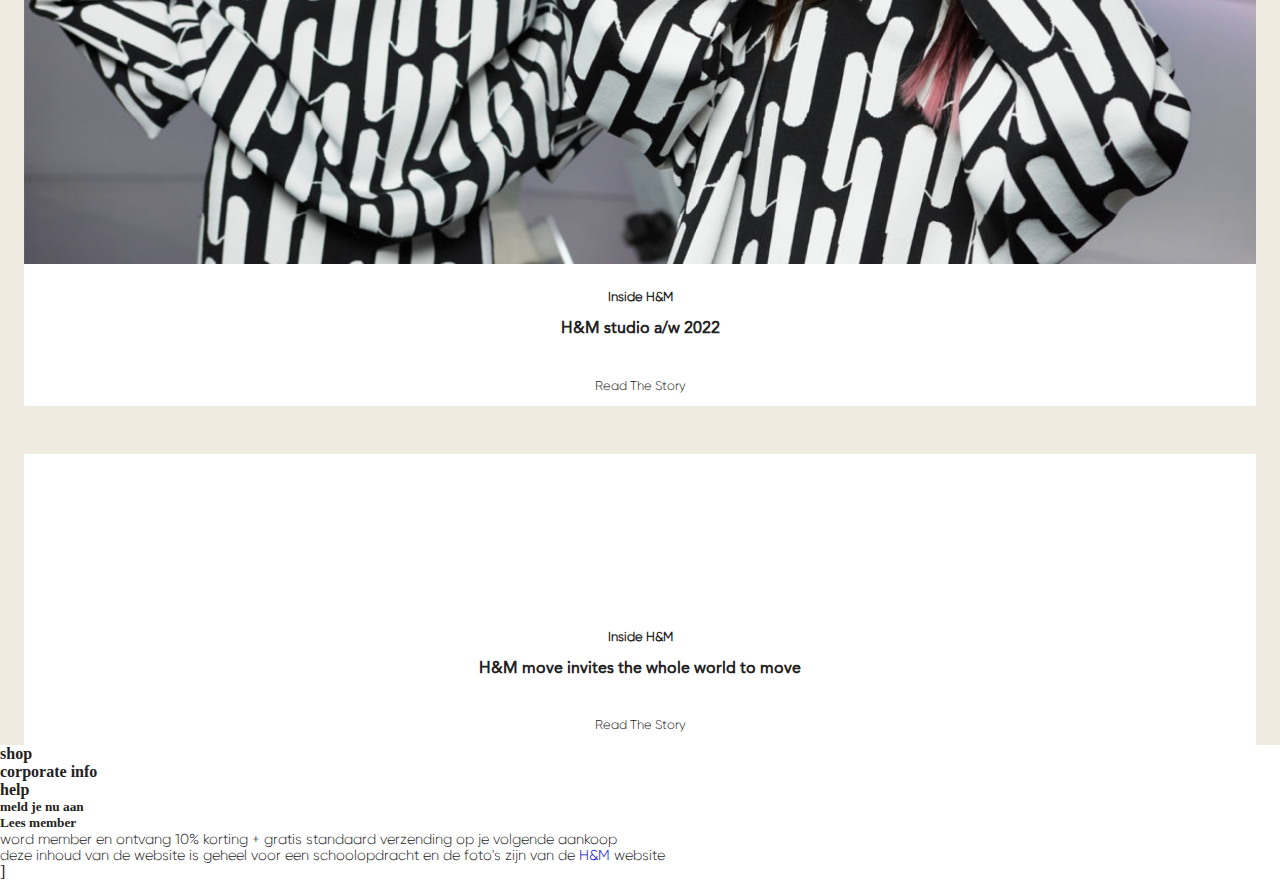
==== commit 260d4f55: "Add files via upload" ====
--- a/FED22-23/index.html
+++ b/FED22-23/index.html
@@ -62,6 +62,7 @@
 		</section>
 
 		<section>
+
 			<a href="product.html">
 				<h1>Chic in grijstinten</h1>
 				<p>Ga voor ton-sur-ton in de tinten heidegrijs houtskool en steen</p>
@@ -155,14 +156,14 @@
 		<section>
 
 			<article>
+				<video autoplay loop src="./assets/h&mvideo.mp4">video van H&M model</video>
 
-				<img src="images/springfoto.png" alt="springende mensen foto">
 				<h4>Inside H&M</h4>
 				<h5>H&M move invites the whole world to move</h5>
 				<p>Read The Story</p>
 			</article>
 		</section>
-		<video autoplay loop src="./assets/h&mvideo.mp4">h&m video</video>
+
 	</Main>
 
 	<footer>
--- a/FED22-23/styles/style.css
+++ b/FED22-23/styles/style.css
@@ -36,6 +36,7 @@
 		--color-text: #f6f6f6;
 		--Color-background: #222;
 		--achtergrondKleur: purple;
+		--Color--title: grey;
 	}
 }
 
